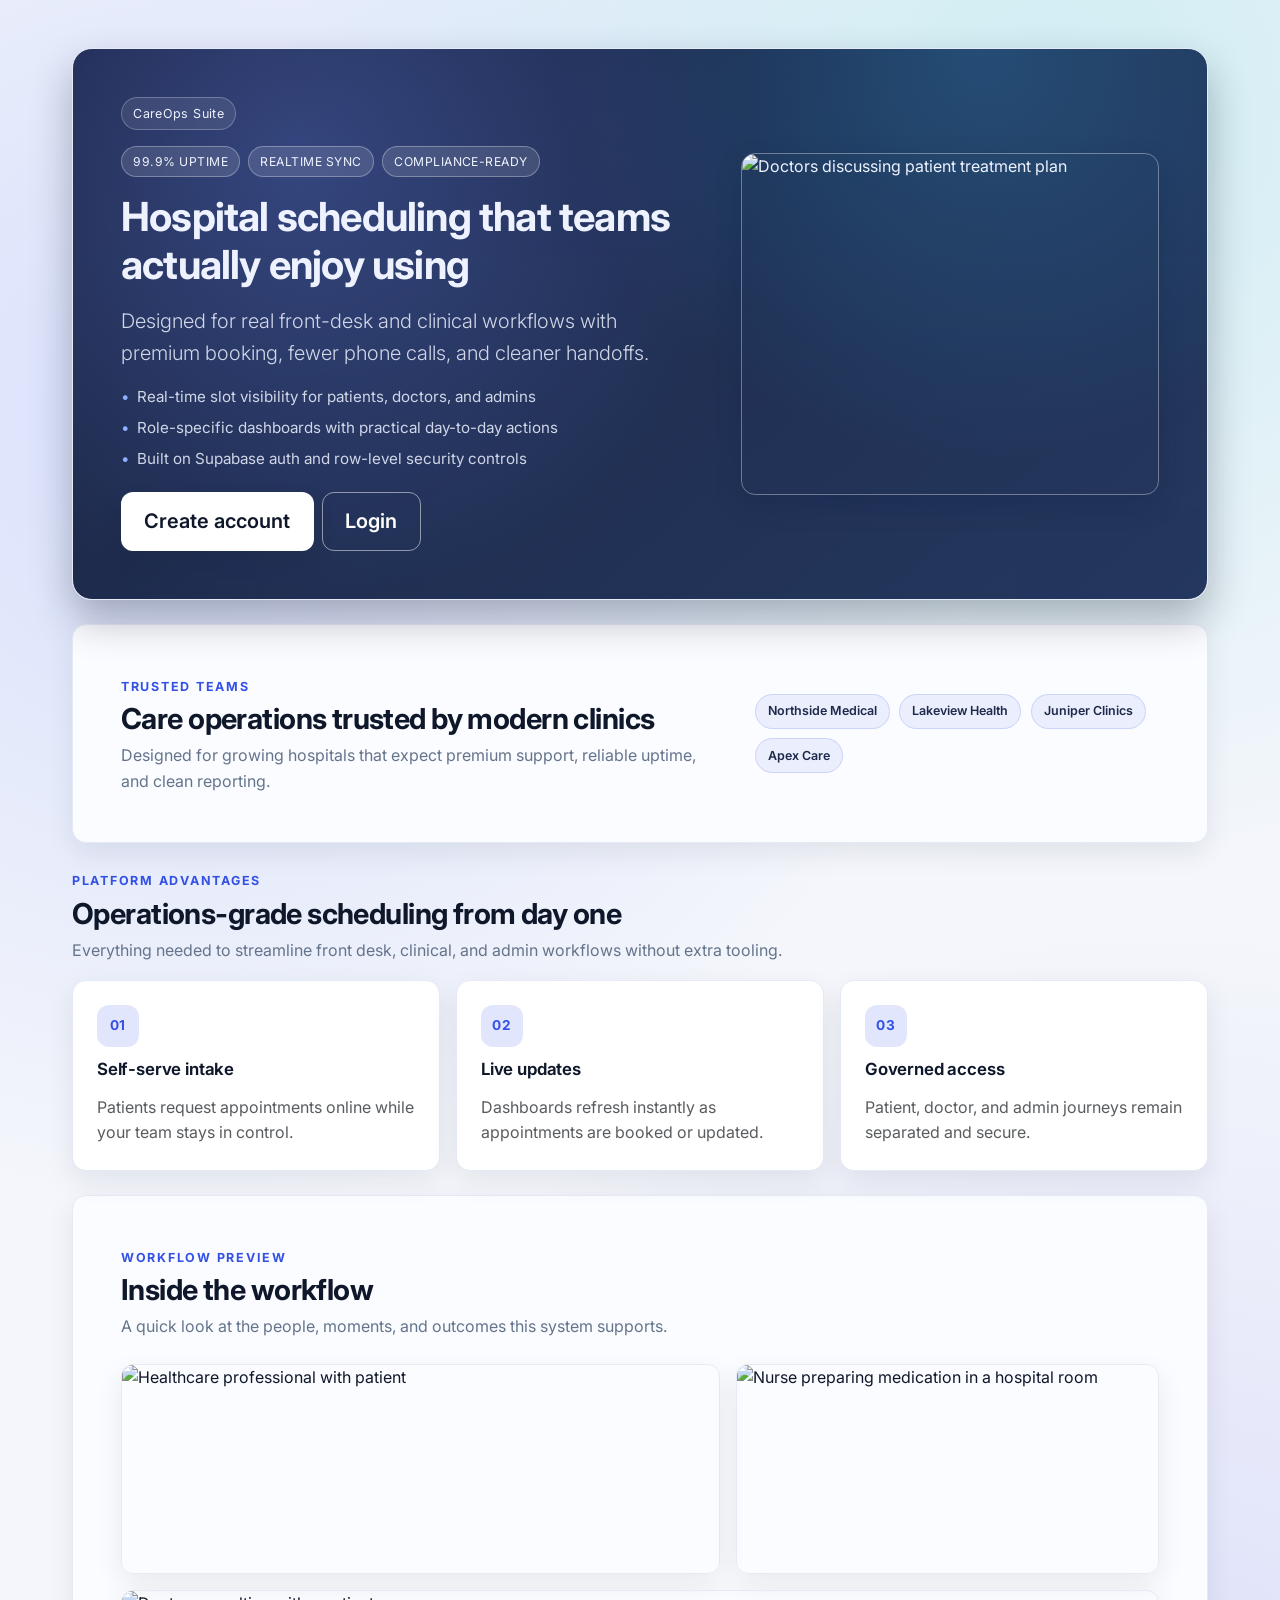
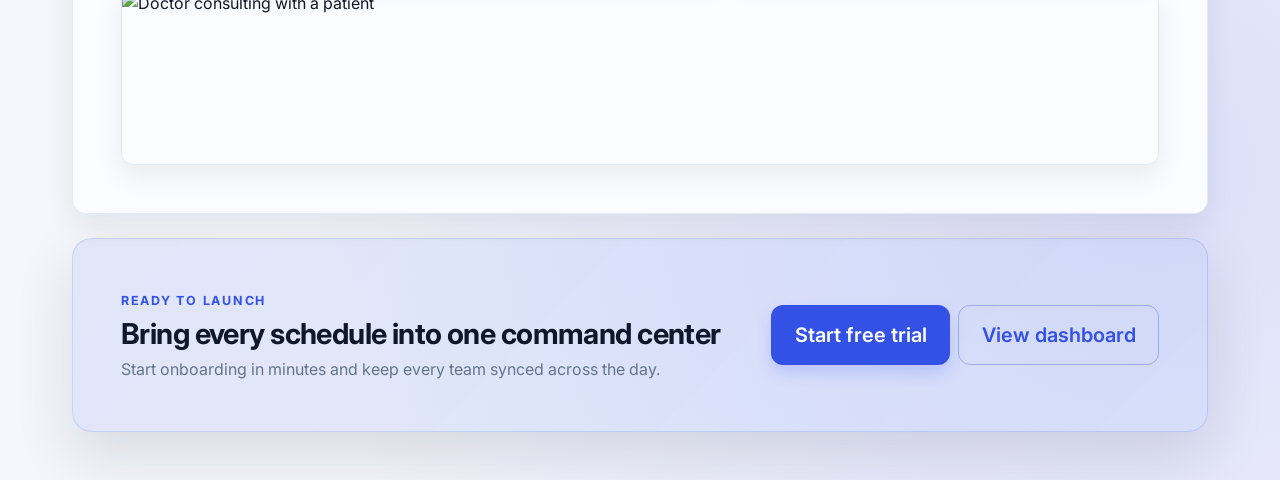
==== index.html @ 1913e46e "Initial commit" ====
<!doctype html>
<html lang="en">
  <head>
    <meta charset="UTF-8" />
    <meta name="viewport" content="width=device-width, initial-scale=1.0" />
    <title>CareOps | Hospital Appointment System</title>
    <link href="https://cdn.jsdelivr.net/npm/bootstrap@5.3.3/dist/css/bootstrap.min.css" rel="stylesheet" />
    <link rel="stylesheet" href="/css/main.css" />
  </head>
  <body>
    <div id="navRoot"></div>
    <main class="app-shell container py-5">
      <section class="page-hero p-4 p-lg-5 mb-4 surface-card" id="hero">
        <div class="row align-items-center g-4">
          <div class="col-lg-7">
            <span class="hero-kicker mb-3">CareOps Suite</span>
            <div class="hero-highlights mb-3">
              <span class="hero-pill">99.9% uptime</span>
              <span class="hero-pill">Realtime sync</span>
              <span class="hero-pill">Compliance-ready</span>
            </div>
            <h1 class="display-6 fw-bold mb-3 hero-title">Hospital scheduling that teams actually enjoy using</h1>
            <p class="lead mb-3 hero-lead">
              Designed for real front-desk and clinical workflows with premium booking, fewer phone calls, and cleaner handoffs.
            </p>
            <ul class="hero-list">
              <li>Real-time slot visibility for patients, doctors, and admins</li>
              <li>Role-specific dashboards with practical day-to-day actions</li>
              <li>Built on Supabase auth and row-level security controls</li>
            </ul>
            <div id="ctaRoot" class="d-flex flex-wrap gap-2">
              <a class="btn btn-light btn-lg" href="/register.html">Create account</a>
              <a class="btn btn-outline-light btn-lg" href="/login.html">Login</a>
            </div>
          </div>
          <div class="col-lg-5">
            <div class="hero-image-wrap">
              <img
                src="https://images.unsplash.com/photo-1584982751601-97dcc096659c?auto=format&fit=crop&w=900&q=80"
                class="hero-image"
                alt="Doctors discussing patient treatment plan"
                loading="lazy"
              />
            </div>
          </div>
        </div>
      </section>

      <section class="surface-card-soft p-4 p-lg-5 mb-4">
        <div class="brand-strip">
          <div>
            <span class="section-kicker">Trusted teams</span>
            <h2 class="section-title">Care operations trusted by modern clinics</h2>
            <p class="section-lead">Designed for growing hospitals that expect premium support, reliable uptime, and clean reporting.</p>
          </div>
          <div class="brand-list">
            <span class="brand-pill">Northside Medical</span>
            <span class="brand-pill">Lakeview Health</span>
            <span class="brand-pill">Juniper Clinics</span>
            <span class="brand-pill">Apex Care</span>
          </div>
        </div>
      </section>

      <section class="mb-4" id="features">
        <div class="mb-3">
          <span class="section-kicker">Platform advantages</span>
          <h2 class="section-title">Operations-grade scheduling from day one</h2>
          <p class="section-lead">Everything needed to streamline front desk, clinical, and admin workflows without extra tooling.</p>
        </div>
        <div class="row g-3">
          <div class="col-md-4">
            <article class="surface-card-soft p-4 h-100 feature-card">
              <span class="feature-icon">01</span>
              <h3 class="panel-title mb-1">Self-serve intake</h3>
              <p class="mb-0 text-muted">Patients request appointments online while your team stays in control.</p>
            </article>
          </div>
          <div class="col-md-4">
            <article class="surface-card-soft p-4 h-100 feature-card">
              <span class="feature-icon">02</span>
              <h3 class="panel-title mb-1">Live updates</h3>
              <p class="mb-0 text-muted">Dashboards refresh instantly as appointments are booked or updated.</p>
            </article>
          </div>
          <div class="col-md-4">
            <article class="surface-card-soft p-4 h-100 feature-card">
              <span class="feature-icon">03</span>
              <h3 class="panel-title mb-1">Governed access</h3>
              <p class="mb-0 text-muted">Patient, doctor, and admin journeys remain separated and secure.</p>
            </article>
          </div>
        </div>
      </section>

      <section class="surface-card-soft p-4 p-lg-5" id="workflow">
        <div class="d-flex flex-column flex-lg-row justify-content-between align-items-lg-center mb-4 gap-2">
          <div>
            <span class="section-kicker">Workflow preview</span>
            <h2 class="section-title">Inside the workflow</h2>
            <p class="section-lead">A quick look at the people, moments, and outcomes this system supports.</p>
          </div>
        </div>
        <div class="photo-grid">
          <img
            src="https://images.unsplash.com/photo-1666214280557-f1b5022eb634?auto=format&fit=crop&w=800&q=80"
            alt="Healthcare professional with patient"
            class="photo-card"
            loading="lazy"
          />
          <img
            src="https://images.unsplash.com/photo-1584515933487-779824d29309?auto=format&fit=crop&w=800&q=80"
            alt="Nurse preparing medication in a hospital room"
            class="photo-card"
            loading="lazy"
          />
          <img
            src="https://images.unsplash.com/photo-1576765608866-5b51046452be?auto=format&fit=crop&w=800&q=80"
            alt="Doctor consulting with a patient"
            class="photo-card"
            loading="lazy"
          />
        </div>
      </section>

      <section class="cta-banner surface-card p-4 p-lg-5 mt-4" id="cta">
        <div class="d-flex flex-column flex-lg-row align-items-lg-center justify-content-between gap-3">
          <div>
            <span class="section-kicker">Ready to launch</span>
            <h2 class="section-title">Bring every schedule into one command center</h2>
            <p class="section-lead">Start onboarding in minutes and keep every team synced across the day.</p>
          </div>
          <div class="d-flex flex-wrap gap-2">
            <a class="btn btn-primary btn-lg" href="/register.html">Start free trial</a>
            <a class="btn btn-outline-primary btn-lg" href="/login.html">View dashboard</a>
          </div>
        </div>
      </section>
    </main>

    <script src="https://cdn.jsdelivr.net/npm/@supabase/supabase-js@2"></script>
    <script src="/js/config.js"></script>
    <script type="module" src="/js/pages/indexPage.js"></script>
  </body>
</html>
---- css/main.css ----
@import url("https://fonts.googleapis.com/css2?family=Inter:wght@400;500;600;700;800&display=swap");

:root {
  --app-bg: #f4f6fb;
  --app-bg-accent: radial-gradient(circle at 15% 20%, rgba(88, 124, 255, 0.18), transparent 40%),
    radial-gradient(circle at 82% 5%, rgba(12, 189, 200, 0.16), transparent 35%),
    radial-gradient(circle at 90% 85%, rgba(99, 102, 241, 0.16), transparent 40%);
  --app-card: #ffffff;
  --app-card-elevated: #fbfcff;
  --app-border: #e5ebf5;
  --app-border-strong: #d5deef;
  --app-shadow: 0 24px 60px rgba(15, 23, 42, 0.12);
  --app-shadow-soft: 0 10px 28px rgba(15, 23, 42, 0.08);
  --app-text: #0f172a;
  --app-muted: #64748b;
  --app-primary: #3451e6;
  --app-primary-strong: #2236b5;
  --app-primary-soft: rgba(52, 81, 230, 0.14);
  --app-success: #16a34a;
  --app-danger: #dc2626;
  --app-warning: #f59e0b;
  --app-radius-lg: 20px;
  --app-radius-md: 14px;
  --app-radius-sm: 10px;
}

*,
*::before,
*::after {
  box-sizing: border-box;
}

body {
  background: var(--app-bg);
  background-image: var(--app-bg-accent);
  color: var(--app-text);
  font-family: "Inter", "Segoe UI", Roboto, sans-serif;
  line-height: 1.6;
  min-height: 100%;
  -webkit-font-smoothing: antialiased;
  text-rendering: optimizeLegibility;
}

a {
  color: inherit;
}

.container {
  max-width: 1160px;
}

.app-shell {
  min-height: 100vh;
  padding-bottom: 2.5rem;
}

.surface-card {
  border: 1px solid var(--app-border);
  border-radius: var(--app-radius-lg);
  background: var(--app-card);
  box-shadow: var(--app-shadow);
  transition: transform 0.2s ease, box-shadow 0.2s ease;
}

.surface-card-soft {
  border: 1px solid var(--app-border);
  border-radius: var(--app-radius-md);
  background: var(--app-card-elevated);
  box-shadow: var(--app-shadow-soft);
  transition: transform 0.2s ease, box-shadow 0.2s ease;
}

.dashboard-shell {
  padding-top: 2.25rem;
  padding-bottom: 2.5rem;
}

.dashboard-header {
  display: flex;
  justify-content: space-between;
  gap: 1.5rem;
  align-items: center;
  margin-bottom: 1.5rem;
}

.dashboard-header-actions {
  flex: 0 0 280px;
  max-width: 320px;
}

.dashboard-action-card {
  border-radius: var(--app-radius-md);
  background: rgba(255, 255, 255, 0.85);
}

.dashboard-action-title {
  font-size: 0.9rem;
  font-weight: 700;
  letter-spacing: 0.02em;
  margin-bottom: 0.25rem;
  text-transform: uppercase;
  color: var(--app-muted);
}

.dashboard-action-sub {
  color: var(--app-text);
  font-weight: 600;
  font-size: 0.95rem;
  margin-bottom: 0.75rem;
}

.eyebrow {
  display: inline-block;
  font-size: 0.78rem;
  letter-spacing: 0.08em;
  text-transform: uppercase;
  color: var(--app-primary);
  font-weight: 700;
  margin-bottom: 0.35rem;
}

.dashboard-title {
  margin: 0;
  font-size: clamp(1.6rem, 3vw, 2.05rem);
  font-weight: 700;
  letter-spacing: -0.02em;
}

.dashboard-subtitle {
  color: var(--app-muted);
  margin-top: 0.5rem;
  margin-bottom: 0;
  max-width: 680px;
}

.section-kicker {
  display: inline-flex;
  align-items: center;
  gap: 0.4rem;
  font-size: 0.78rem;
  letter-spacing: 0.14em;
  text-transform: uppercase;
  color: var(--app-primary);
  font-weight: 700;
  margin-bottom: 0.35rem;
}

.section-title {
  margin: 0 0 0.4rem;
  font-size: clamp(1.35rem, 2.4vw, 1.8rem);
  font-weight: 700;
  letter-spacing: -0.02em;
}

.section-lead {
  color: var(--app-muted);
  margin-bottom: 0;
}

.panel-title {
  font-size: 1.05rem;
  font-weight: 650;
  letter-spacing: -0.01em;
}

.muted-note {
  color: var(--app-muted);
  font-size: 0.92rem;
}

.navbar {
  backdrop-filter: blur(14px);
  -webkit-backdrop-filter: blur(14px);
}

.navbar.app-navbar {
  border-bottom: 1px solid var(--app-border) !important;
  background: rgba(255, 255, 255, 0.88) !important;
  box-shadow: 0 10px 24px rgba(15, 23, 42, 0.08);
}

.navbar-brand {
  font-weight: 700;
  color: #101b35;
  display: flex;
  flex-direction: column;
  line-height: 1.1;
}

.navbar-brand .brand-mark {
  font-size: 1.05rem;
  letter-spacing: -0.01em;
}

.navbar-brand .brand-subtitle {
  font-size: 0.75rem;
  color: var(--app-muted);
  font-weight: 600;
}

.app-role-badge {
  background: rgba(59, 91, 253, 0.12);
  color: var(--app-primary);
  border: 1px solid rgba(59, 91, 253, 0.2);
  font-weight: 700;
  letter-spacing: 0.03em;
  border-radius: 999px;
  padding: 0.4rem 0.65rem;
  font-size: 0.72rem;
}

.navbar-actions {
  display: flex;
  align-items: center;
  gap: 0.6rem;
}

.app-nav-links {
  display: flex;
  align-items: center;
  gap: 1rem;
}

.app-nav-links .nav-link {
  color: var(--app-muted);
  font-weight: 600;
  font-size: 0.9rem;
}

.app-nav-links .nav-link:hover {
  color: var(--app-primary);
}

.btn {
  border-radius: 12px;
  font-weight: 600;
  padding: 0.6rem 1rem;
  transition: transform 0.2s ease, box-shadow 0.2s ease, background 0.2s ease, color 0.2s ease;
}

.btn:hover {
  transform: translateY(-1px);
}

.btn-lg {
  padding: 0.85rem 1.4rem;
}

.btn-sm {
  padding: 0.4rem 0.75rem;
}

.btn-primary {
  background: var(--app-primary);
  border-color: transparent;
  box-shadow: 0 8px 16px rgba(59, 91, 253, 0.2);
}

.btn-primary:hover,
.btn-primary:focus {
  background: var(--app-primary-strong);
  border-color: transparent;
  box-shadow: 0 10px 20px rgba(59, 91, 253, 0.3);
}

.btn-outline-primary {
  border-color: rgba(52, 81, 230, 0.35);
  color: var(--app-primary);
}

.btn-outline-primary:hover,
.btn-outline-primary:focus {
  background: var(--app-primary);
  color: #fff;
  border-color: transparent;
}

.btn-light {
  background: #ffffff;
  color: #0f172a;
  border-color: transparent;
  box-shadow: 0 10px 22px rgba(15, 23, 42, 0.12);
}

.btn-light:hover,
.btn-light:focus {
  background: #f1f5ff;
  color: #0f172a;
}

.btn-outline-light {
  border-color: rgba(255, 255, 255, 0.5);
  color: #fff;
}

.btn-outline-light:hover,
.btn-outline-light:focus {
  background: rgba(255, 255, 255, 0.12);
  color: #fff;
}

.btn-outline-danger {
  border-color: rgba(220, 38, 38, 0.35);
}

.form-label {
  font-size: 0.86rem;
  letter-spacing: 0.02em;
  color: #334155;
  margin-bottom: 0.45rem;
}

.form-control,
.form-select {
  border-radius: 12px;
  border-color: var(--app-border-strong);
  padding: 0.62rem 0.82rem;
  background: #f8fafc;
  transition: border-color 0.2s ease, box-shadow 0.2s ease;
}

.form-control:focus,
.form-select:focus {
  border-color: rgba(59, 91, 253, 0.5);
  box-shadow: 0 0 0 0.2rem rgba(59, 91, 253, 0.15);
}

.form-control::placeholder {
  color: #94a3b8;
}

.table {
  margin-bottom: 0;
  color: var(--app-text);
}

.table > :not(caption) > * > * {
  border-bottom-color: #edf1f9;
  padding-top: 0.84rem;
  padding-bottom: 0.84rem;
}

.table thead th {
  color: #475569;
  font-size: 0.79rem;
  letter-spacing: 0.05em;
  text-transform: uppercase;
  font-weight: 700;
  background: #f8fafc;
}

.table tbody td {
  color: #1e293b;
}

.table tbody tr:hover {
  background: #f8fafc;
}

.table-responsive {
  border: 1px solid #eef2fb;
  border-radius: var(--app-radius-md);
  overflow: hidden;
  background: var(--app-card);
}

.table-card {
  box-shadow: var(--app-shadow-soft);
}

.table-actions {
  display: flex;
  flex-wrap: wrap;
  gap: 0.35rem;
  justify-content: flex-end;
}

.page-hero {
  border-radius: var(--app-radius-lg);
  background: linear-gradient(140deg, #1b2544, #25385f);
  color: #eef2ff;
  position: relative;
  overflow: hidden;
  box-shadow: 0 20px 40px rgba(15, 23, 42, 0.3);
}

.page-hero::after {
  content: "";
  position: absolute;
  inset: 0;
  background: radial-gradient(circle at 20% 20%, rgba(112, 140, 255, 0.35), transparent 45%),
    radial-gradient(circle at 80% 0%, rgba(56, 189, 248, 0.25), transparent 40%);
  opacity: 0.85;
  pointer-events: none;
}

.page-hero > * {
  position: relative;
  z-index: 1;
}

.hero-image-wrap {
  border-radius: var(--app-radius-md);
  overflow: hidden;
  border: 1px solid rgba(255, 255, 255, 0.35);
  box-shadow: 0 10px 24px rgba(13, 32, 76, 0.25);
}

.hero-image {
  width: 100%;
  height: 340px;
  object-fit: cover;
  display: block;
}

.hero-title {
  letter-spacing: -0.02em;
}

.hero-lead {
  color: rgba(238, 242, 255, 0.85);
  max-width: 560px;
}

.hero-highlights {
  display: flex;
  flex-wrap: wrap;
  gap: 0.5rem;
}

.hero-pill {
  display: inline-flex;
  align-items: center;
  border-radius: 999px;
  border: 1px solid rgba(255, 255, 255, 0.3);
  background: rgba(255, 255, 255, 0.12);
  padding: 0.3rem 0.7rem;
  font-size: 0.76rem;
  letter-spacing: 0.04em;
  text-transform: uppercase;
}

.hero-kicker {
  display: inline-flex;
  align-items: center;
  gap: 0.45rem;
  border: 1px solid rgba(255, 255, 255, 0.25);
  background: rgba(255, 255, 255, 0.09);
  border-radius: 999px;
  padding: 0.35rem 0.7rem;
  font-size: 0.78rem;
  letter-spacing: 0.03em;
}

.hero-list {
  list-style: none;
  margin: 0 0 1.25rem;
  padding: 0;
  display: grid;
  gap: 0.42rem;
}

.hero-list li {
  color: rgba(238, 242, 255, 0.85);
  font-size: 0.95rem;
}

.hero-list li::before {
  content: "•";
  color: #8fb0ff;
  margin-right: 0.5rem;
}

.stat-card h3 {
  font-size: 2rem;
  margin-bottom: 0;
  color: #0f172a;
}

.stat-card p {
  color: var(--app-muted) !important;
  text-transform: uppercase;
  letter-spacing: 0.045em;
  font-size: 0.72rem;
  font-weight: 650;
}

.stat-card {
  background: linear-gradient(145deg, #ffffff, #f7f9ff);
  border: 1px solid rgba(52, 81, 230, 0.08);
}

.stat-card:hover,
.feature-card:hover {
  transform: translateY(-2px);
  box-shadow: var(--app-shadow);
}

.brand-strip {
  display: flex;
  align-items: center;
  justify-content: space-between;
  gap: 2rem;
}

.brand-list {
  display: flex;
  flex-wrap: wrap;
  gap: 0.6rem;
}

.brand-pill {
  display: inline-flex;
  align-items: center;
  padding: 0.4rem 0.75rem;
  border-radius: 999px;
  border: 1px solid rgba(52, 81, 230, 0.16);
  background: rgba(52, 81, 230, 0.08);
  font-size: 0.78rem;
  font-weight: 600;
  color: #1e2a4a;
}

.feature-card {
  display: flex;
  flex-direction: column;
  gap: 0.75rem;
  background: var(--app-card);
}

.feature-icon {
  width: 42px;
  height: 42px;
  border-radius: 12px;
  background: var(--app-primary-soft);
  color: var(--app-primary);
  font-weight: 700;
  display: inline-flex;
  align-items: center;
  justify-content: center;
  font-size: 0.85rem;
  letter-spacing: 0.04em;
}

.cta-banner {
  background: linear-gradient(135deg, rgba(52, 81, 230, 0.1), rgba(59, 130, 246, 0.08));
  border: 1px solid rgba(52, 81, 230, 0.16);
}

.metric-label {
  text-transform: uppercase;
  letter-spacing: 0.08em;
  font-size: 0.72rem;
  font-weight: 700;
  color: var(--app-muted);
  margin-bottom: 0.35rem;
}

.metric-sub {
  color: var(--app-muted);
  font-size: 0.8rem;
  margin-top: 0.35rem;
  margin-bottom: 0;
}

.slot-btn {
  margin: 0.2rem;
  border-radius: 10px;
  font-weight: 600;
  min-width: 96px;
}

.slot-btn.active {
  background: var(--app-primary);
  color: #fff;
  border-color: transparent;
  box-shadow: 0 8px 16px rgba(59, 91, 253, 0.2);
}

.hidden {
  display: none !important;
}

.loading-overlay {
  position: fixed;
  inset: 0;
  z-index: 1080;
  display: flex;
  align-items: center;
  justify-content: center;
  background: rgba(248, 250, 252, 0.82);
  backdrop-filter: blur(6px);
}

.alert {
  border-radius: 12px;
  border: 1px solid var(--app-border);
  box-shadow: var(--app-shadow-soft);
}

.calendar-grid {
  display: grid;
  grid-template-columns: repeat(auto-fill, minmax(110px, 1fr));
  gap: 0.6rem;
}

.photo-grid {
  display: grid;
  gap: 1rem;
  grid-template-columns: repeat(12, minmax(0, 1fr));
}

.photo-card {
  width: 100%;
  height: 100%;
  min-height: 210px;
  object-fit: cover;
  border-radius: 12px;
  border: 1px solid var(--app-border);
  box-shadow: var(--app-shadow-soft);
  transition: transform 0.2s ease, box-shadow 0.2s ease;
}

.photo-card:hover {
  transform: translateY(-2px);
  box-shadow: var(--app-shadow);
}

.photo-card:nth-child(1) {
  grid-column: span 7;
}

.photo-card:nth-child(2) {
  grid-column: span 5;
}

.photo-card:nth-child(3) {
  grid-column: span 12;
  min-height: 175px;
}

.auth-shell {
  max-width: 980px;
  margin: 0 auto;
  display: grid;
  grid-template-columns: 1.15fr 1fr;
  gap: 1.35rem;
  align-items: stretch;
}

.auth-aside {
  border-radius: var(--app-radius-lg);
  background: linear-gradient(145deg, #1f2d52, #18233f);
  color: #eff4ff;
  border: 1px solid rgba(255, 255, 255, 0.12);
  padding: 2rem;
  position: relative;
  overflow: hidden;
  box-shadow: 0 16px 32px rgba(15, 23, 42, 0.3);
}

.auth-aside::after {
  content: "";
  position: absolute;
  inset: 0;
  background: radial-gradient(circle at 15% 25%, rgba(96, 165, 250, 0.4), transparent 45%),
    radial-gradient(circle at 80% 10%, rgba(129, 140, 248, 0.35), transparent 40%);
  opacity: 0.8;
  pointer-events: none;
}

.auth-aside > * {
  position: relative;
  z-index: 1;
}

.auth-aside h1 {
  font-size: clamp(1.4rem, 2.4vw, 1.95rem);
  margin-top: 0.55rem;
  margin-bottom: 0.8rem;
  letter-spacing: -0.02em;
}

.auth-aside p {
  color: #ced9f8;
}

.auth-points {
  margin: 1.35rem 0 0;
  padding-left: 1rem;
}

.auth-points li {
  margin-bottom: 0.48rem;
}

.auth-card {
  padding: 1.7rem;
  display: flex;
  flex-direction: column;
  justify-content: center;
}

.auth-card h2 {
  font-size: 1.35rem;
  margin-bottom: 0.35rem;
}

.auth-meta {
  color: var(--app-muted);
  margin-bottom: 1.1rem;
}

.auth-footer {
  font-size: 0.9rem;
  color: var(--app-muted);
}

.auth-footer a {
  font-weight: 600;
  text-decoration: none;
  color: var(--app-primary);
}

.status-badge {
  padding: 0.28rem 0.56rem;
  border-radius: 999px;
  font-size: 0.73rem;
  font-weight: 650;
  text-transform: uppercase;
  letter-spacing: 0.05em;
  display: inline-flex;
  align-items: center;
  gap: 0.25rem;
}

.status-badge.confirmed,
.status-badge.completed {
  background: rgba(22, 163, 74, 0.13);
  color: #166534;
}

.status-badge.cancelled {
  background: rgba(220, 38, 38, 0.12);
  color: #991b1b;
}

.status-badge.pending {
  background: rgba(251, 191, 36, 0.18);
  color: #92400e;
}

.status-badge.neutral {
  background: rgba(100, 116, 139, 0.16);
  color: #334155;
}

.empty-row {
  text-align: center;
  color: var(--app-muted);
  font-size: 0.9rem;
  padding: 1.2rem 0.8rem !important;
}

@media (max-width: 991px) {
  .dashboard-header {
    flex-direction: column;
    align-items: flex-start;
  }

  .dashboard-header-actions {
    width: 100%;
    max-width: 100%;
  }

  .page-hero {
    text-align: center;
  }

  .hero-highlights {
    justify-content: center;
  }

  .hero-lead {
    margin-left: auto;
    margin-right: auto;
  }

  .hero-image {
    height: 260px;
  }

  .brand-strip {
    flex-direction: column;
    align-items: flex-start;
  }

  .auth-shell {
    grid-template-columns: 1fr;
  }

  .auth-aside {
    padding: 1.45rem;
  }

  .photo-card:nth-child(1),
  .photo-card:nth-child(2),
  .photo-card:nth-child(3) {
    grid-column: span 12;
  }
}

@media (max-width: 767px) {
  .app-navbar .container {
    flex-direction: column;
    align-items: flex-start;
    gap: 0.75rem;
  }

  .navbar-actions {
    width: 100%;
    flex-wrap: wrap;
    justify-content: flex-start;
  }

  .table-actions {
    justify-content: flex-start;
  }

  .cta-banner .btn {
    width: 100%;
  }

  .calendar-grid {
    grid-template-columns: repeat(auto-fill, minmax(96px, 1fr));
  }
}

@media (max-width: 575px) {
  .dashboard-shell {
    padding-top: 1.5rem;
  }

  .hero-image {
    height: 220px;
  }

  .auth-card {
    padding: 1.4rem;
  }

  .table-actions {
    flex-direction: column;
    align-items: stretch;
  }

  .table-actions .btn {
    width: 100%;
  }
}
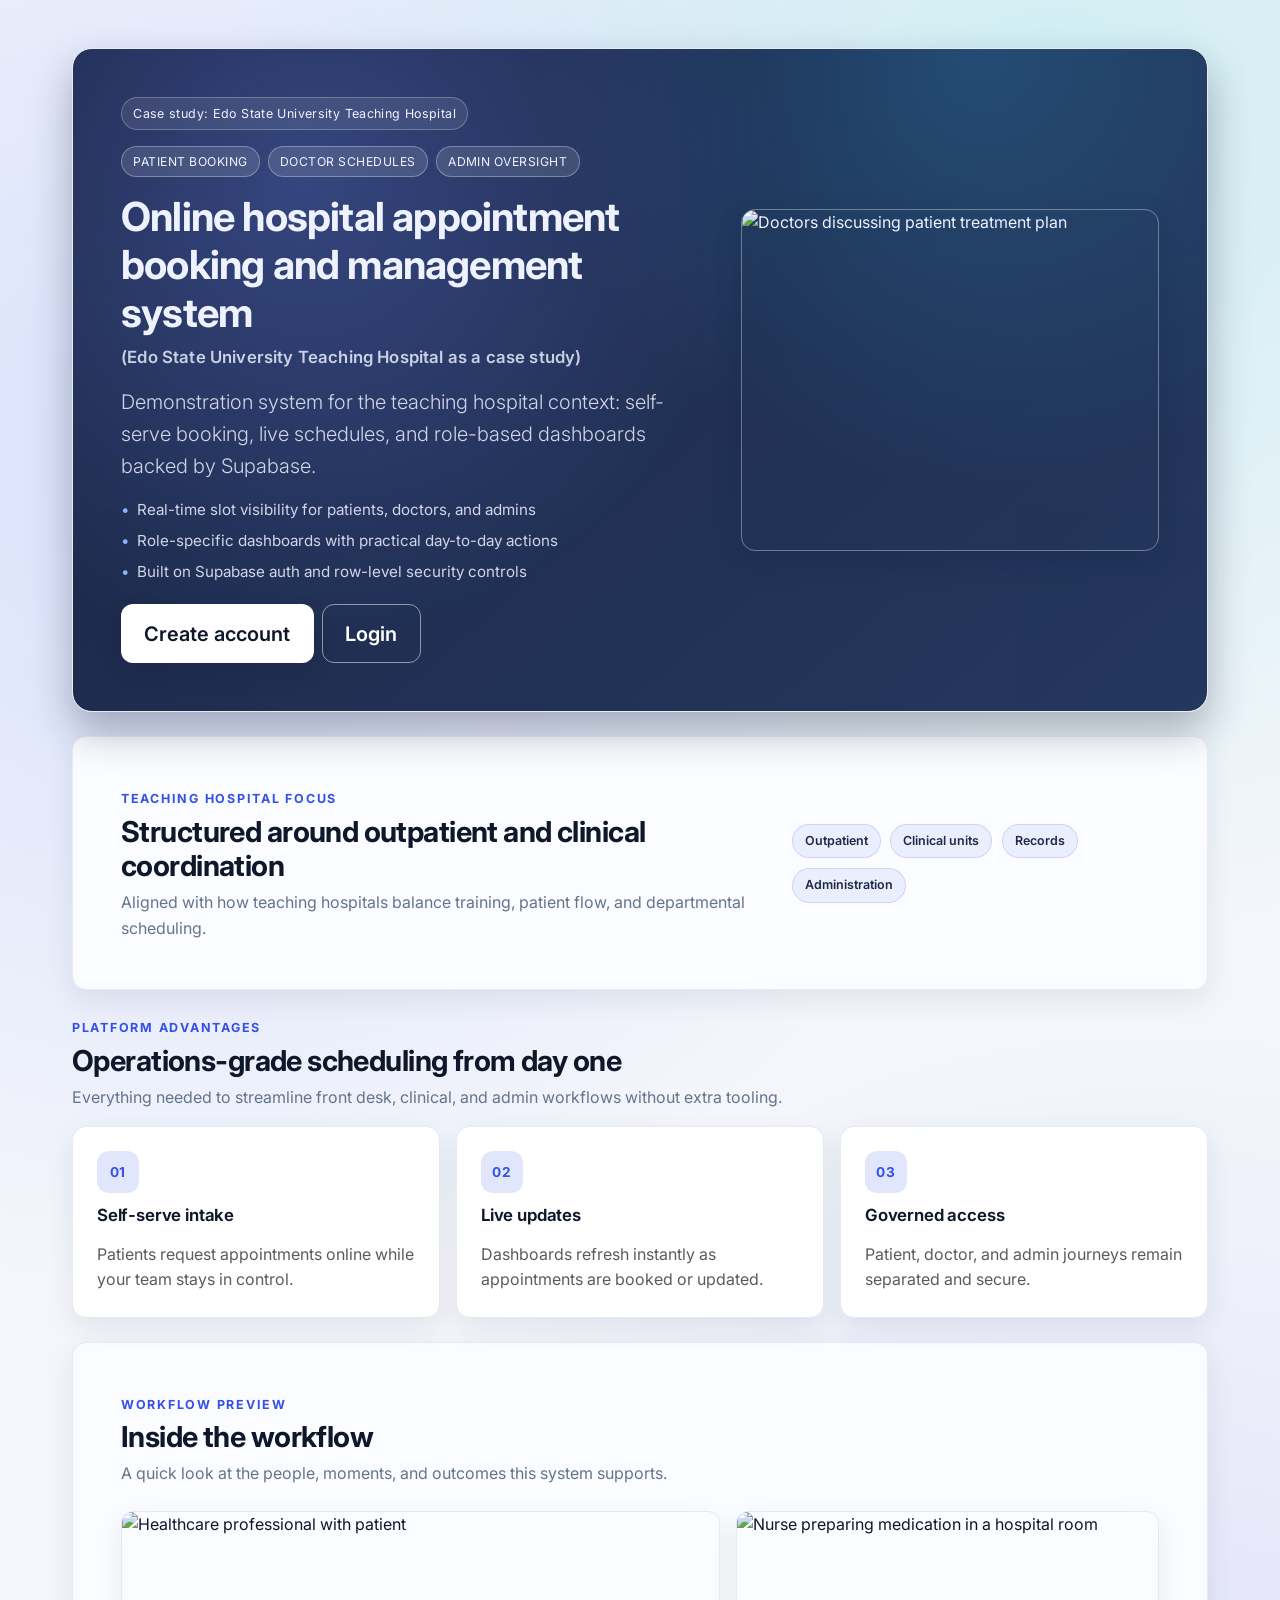
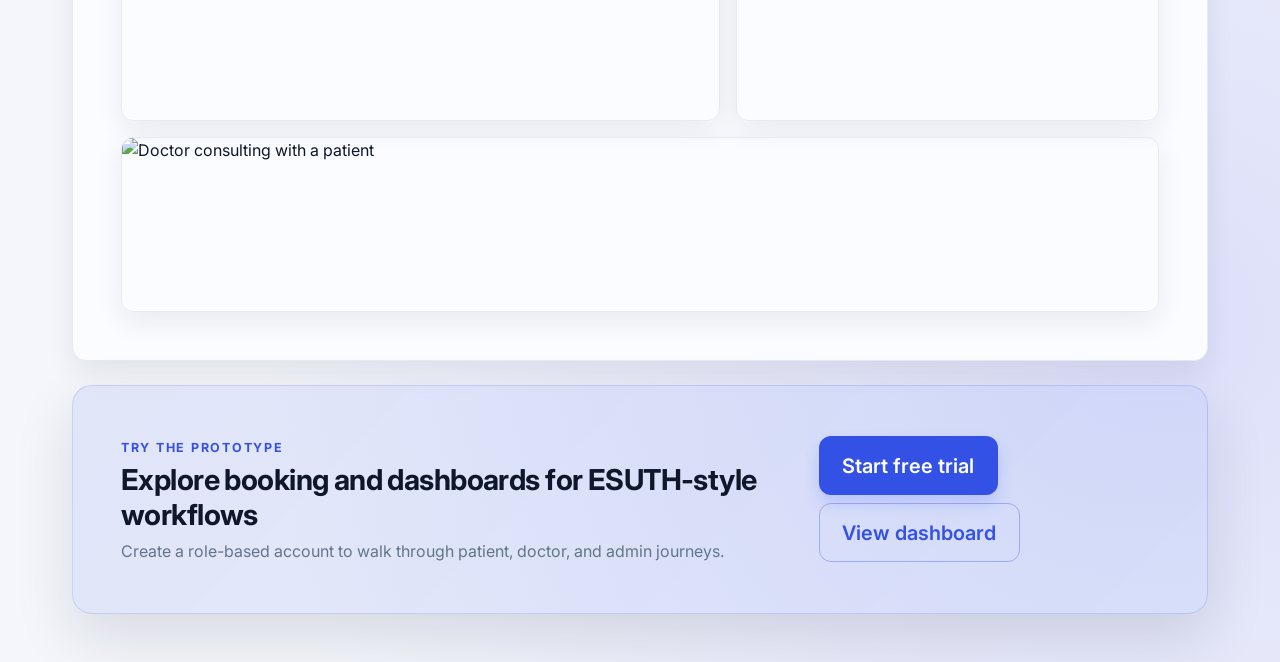
==== commit 733fab33: "Add ESUTH case-study branding and institutional logo support. Configure school logo URL and app nami" ====
--- a/index.html
+++ b/index.html
@@ -3,9 +3,13 @@
   <head>
     <meta charset="UTF-8" />
     <meta name="viewport" content="width=device-width, initial-scale=1.0" />
-    <title>CareOps | Hospital Appointment System</title>
+    <meta
+      name="description"
+      content="Online Hospital Appointment Booking and Management System — Edo State University Teaching Hospital as a case study."
+    />
+    <title>Online hospital appointments | ESUTH case study</title>
     <link href="https://cdn.jsdelivr.net/npm/bootstrap@5.3.3/dist/css/bootstrap.min.css" rel="stylesheet" />
-    <link rel="stylesheet" href="/css/main.css" />
+    <link rel="stylesheet" href="./css/main.css" />
   </head>
   <body>
     <div id="navRoot"></div>
@@ -13,15 +17,19 @@
       <section class="page-hero p-4 p-lg-5 mb-4 surface-card" id="hero">
         <div class="row align-items-center g-4">
           <div class="col-lg-7">
-            <span class="hero-kicker mb-3">CareOps Suite</span>
+            <span class="hero-kicker mb-3">Case study: Edo State University Teaching Hospital</span>
             <div class="hero-highlights mb-3">
-              <span class="hero-pill">99.9% uptime</span>
-              <span class="hero-pill">Realtime sync</span>
-              <span class="hero-pill">Compliance-ready</span>
+              <span class="hero-pill">Patient booking</span>
+              <span class="hero-pill">Doctor schedules</span>
+              <span class="hero-pill">Admin oversight</span>
             </div>
-            <h1 class="display-6 fw-bold mb-3 hero-title">Hospital scheduling that teams actually enjoy using</h1>
+            <h1 class="display-6 fw-bold mb-2 hero-title">
+              Online hospital appointment booking and management system
+            </h1>
+            <p class="hero-case-line mb-3">(Edo State University Teaching Hospital as a case study)</p>
             <p class="lead mb-3 hero-lead">
-              Designed for real front-desk and clinical workflows with premium booking, fewer phone calls, and cleaner handoffs.
+              Demonstration system for the teaching hospital context: self-serve booking, live schedules, and role-based
+              dashboards backed by Supabase.
             </p>
             <ul class="hero-list">
               <li>Real-time slot visibility for patients, doctors, and admins</li>
@@ -29,8 +37,8 @@
               <li>Built on Supabase auth and row-level security controls</li>
             </ul>
             <div id="ctaRoot" class="d-flex flex-wrap gap-2">
-              <a class="btn btn-light btn-lg" href="/register.html">Create account</a>
-              <a class="btn btn-outline-light btn-lg" href="/login.html">Login</a>
+              <a class="btn btn-light btn-lg" href="./register.html">Create account</a>
+              <a class="btn btn-outline-light btn-lg" href="./login.html">Login</a>
             </div>
           </div>
           <div class="col-lg-5">
@@ -49,15 +57,17 @@
       <section class="surface-card-soft p-4 p-lg-5 mb-4">
         <div class="brand-strip">
           <div>
-            <span class="section-kicker">Trusted teams</span>
-            <h2 class="section-title">Care operations trusted by modern clinics</h2>
-            <p class="section-lead">Designed for growing hospitals that expect premium support, reliable uptime, and clean reporting.</p>
+            <span class="section-kicker">Teaching hospital focus</span>
+            <h2 class="section-title">Structured around outpatient and clinical coordination</h2>
+            <p class="section-lead">
+              Aligned with how teaching hospitals balance training, patient flow, and departmental scheduling.
+            </p>
           </div>
           <div class="brand-list">
-            <span class="brand-pill">Northside Medical</span>
-            <span class="brand-pill">Lakeview Health</span>
-            <span class="brand-pill">Juniper Clinics</span>
-            <span class="brand-pill">Apex Care</span>
+            <span class="brand-pill">Outpatient</span>
+            <span class="brand-pill">Clinical units</span>
+            <span class="brand-pill">Records</span>
+            <span class="brand-pill">Administration</span>
           </div>
         </div>
       </section>
@@ -126,20 +136,20 @@
       <section class="cta-banner surface-card p-4 p-lg-5 mt-4" id="cta">
         <div class="d-flex flex-column flex-lg-row align-items-lg-center justify-content-between gap-3">
           <div>
-            <span class="section-kicker">Ready to launch</span>
-            <h2 class="section-title">Bring every schedule into one command center</h2>
-            <p class="section-lead">Start onboarding in minutes and keep every team synced across the day.</p>
+            <span class="section-kicker">Try the prototype</span>
+            <h2 class="section-title">Explore booking and dashboards for ESUTH-style workflows</h2>
+            <p class="section-lead">Create a role-based account to walk through patient, doctor, and admin journeys.</p>
           </div>
           <div class="d-flex flex-wrap gap-2">
-            <a class="btn btn-primary btn-lg" href="/register.html">Start free trial</a>
-            <a class="btn btn-outline-primary btn-lg" href="/login.html">View dashboard</a>
+            <a class="btn btn-primary btn-lg" href="./register.html">Start free trial</a>
+            <a class="btn btn-outline-primary btn-lg" href="./login.html">View dashboard</a>
           </div>
         </div>
       </section>
     </main>
 
     <script src="https://cdn.jsdelivr.net/npm/@supabase/supabase-js@2"></script>
-    <script src="/js/config.js"></script>
-    <script type="module" src="/js/pages/indexPage.js"></script>
+    <script src="./js/config.js"></script>
+    <script type="module" src="./js/pages/indexPage.js"></script>
   </body>
 </html>
--- a/css/main.css
+++ b/css/main.css
@@ -183,8 +183,24 @@
   font-weight: 700;
   color: #101b35;
   display: flex;
+  flex-direction: row;
+  align-items: center;
+  gap: 0.65rem;
+  line-height: 1.1;
+}
+
+.navbar-brand .brand-logo {
+  height: 48px;
+  width: auto;
+  max-width: min(200px, 38vw);
+  object-fit: contain;
+  flex-shrink: 0;
+}
+
+.navbar-brand .brand-text {
+  display: flex;
   flex-direction: column;
-  line-height: 1.1;
+  min-width: 0;
 }
 
 .navbar-brand .brand-mark {
@@ -196,6 +212,15 @@
   font-size: 0.75rem;
   color: var(--app-muted);
   font-weight: 600;
+}
+
+.auth-school-logo {
+  display: block;
+  max-height: 72px;
+  width: auto;
+  max-width: 100%;
+  object-fit: contain;
+  margin-bottom: 0.75rem;
 }
 
 .app-role-badge {
@@ -415,6 +440,15 @@
 
 .hero-title {
   letter-spacing: -0.02em;
+}
+
+.hero-case-line {
+  font-size: 1.05rem;
+  font-weight: 600;
+  color: rgba(238, 242, 255, 0.82);
+  max-width: 640px;
+  letter-spacing: 0.01em;
+  line-height: 1.45;
 }
 
 .hero-lead {
